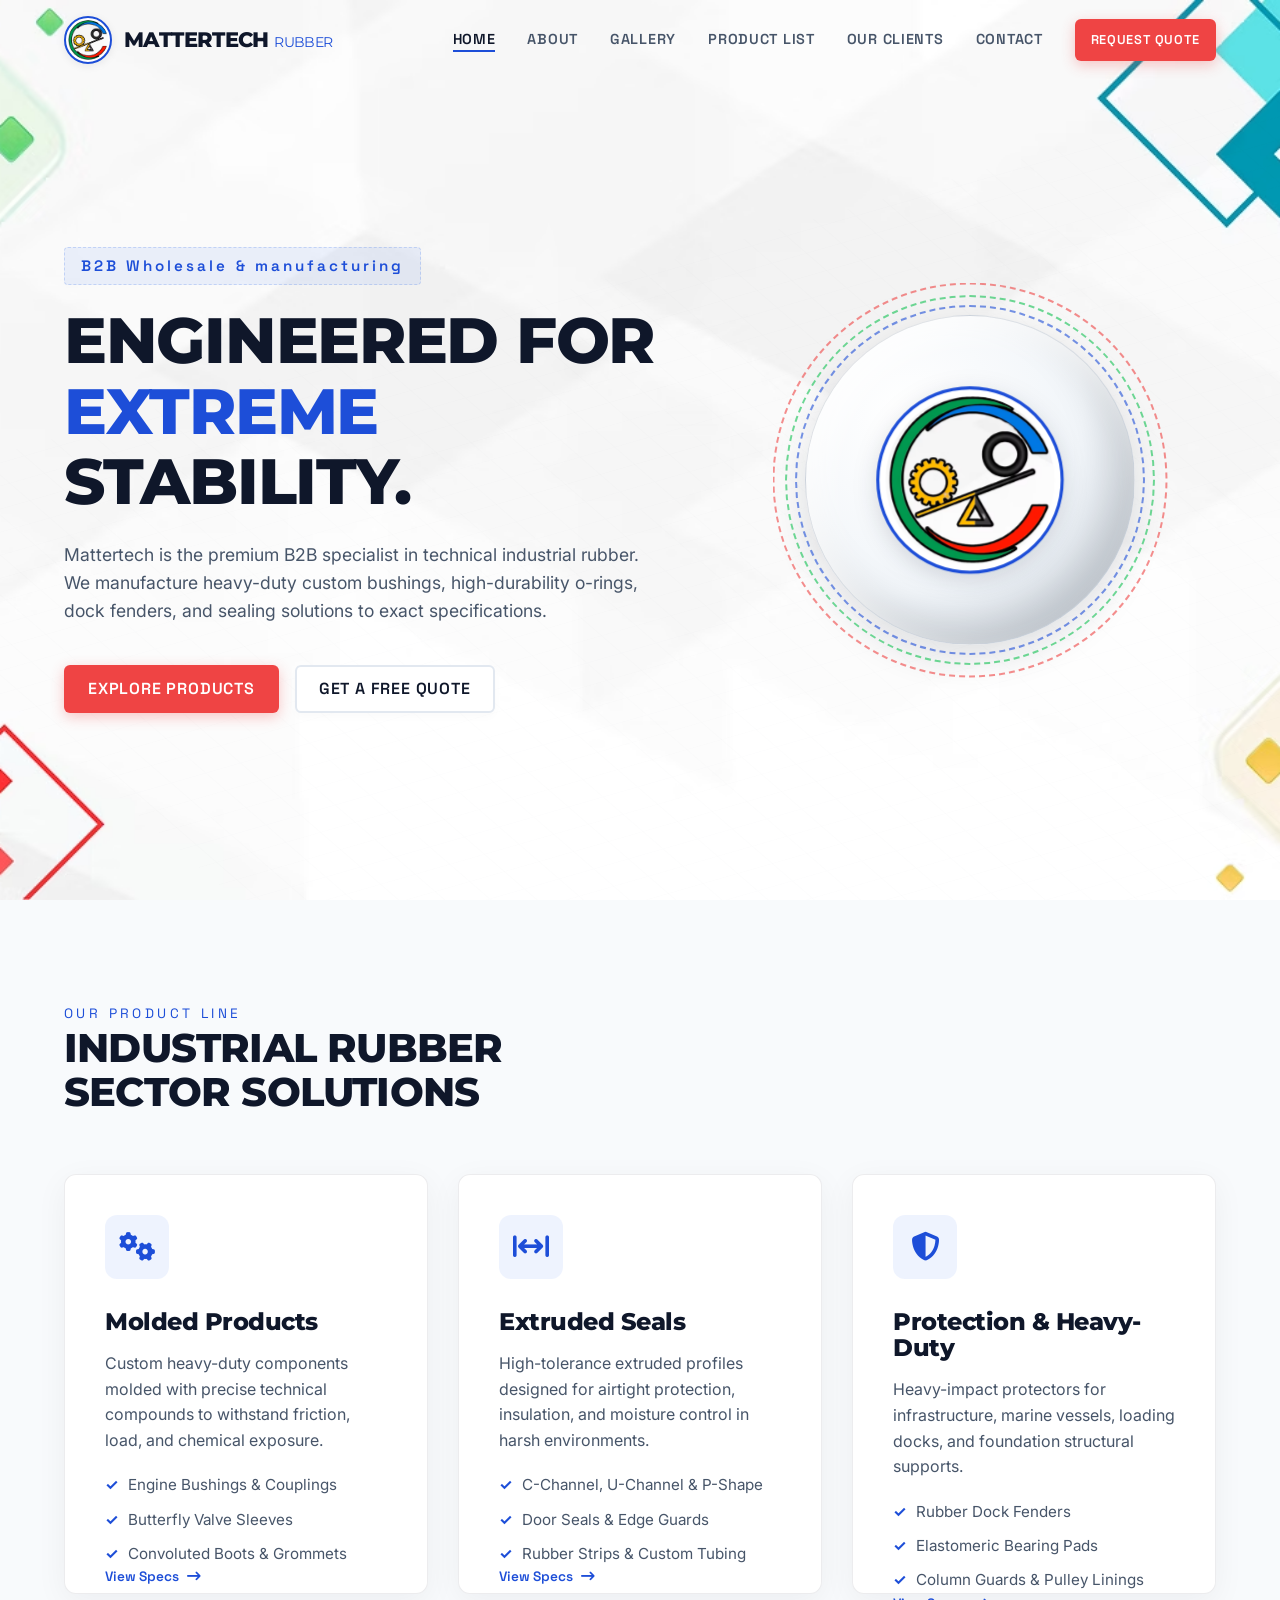
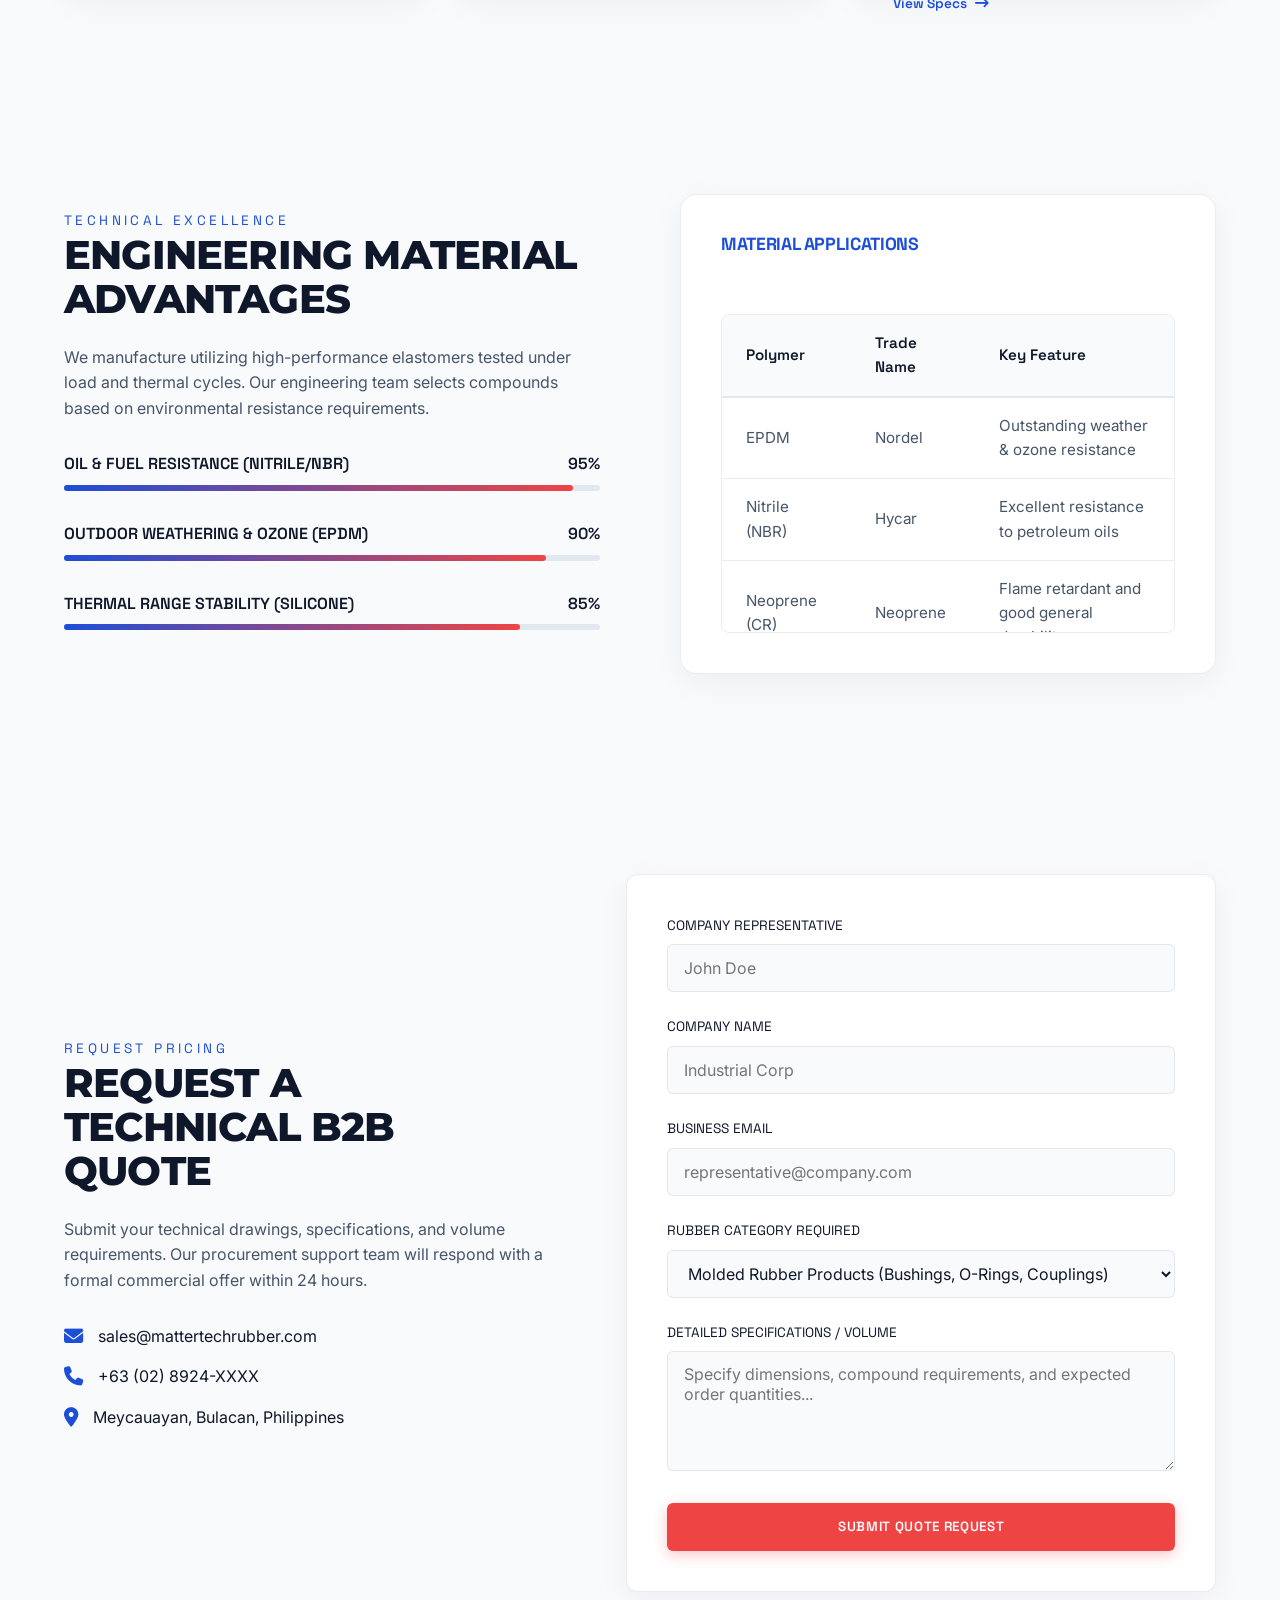
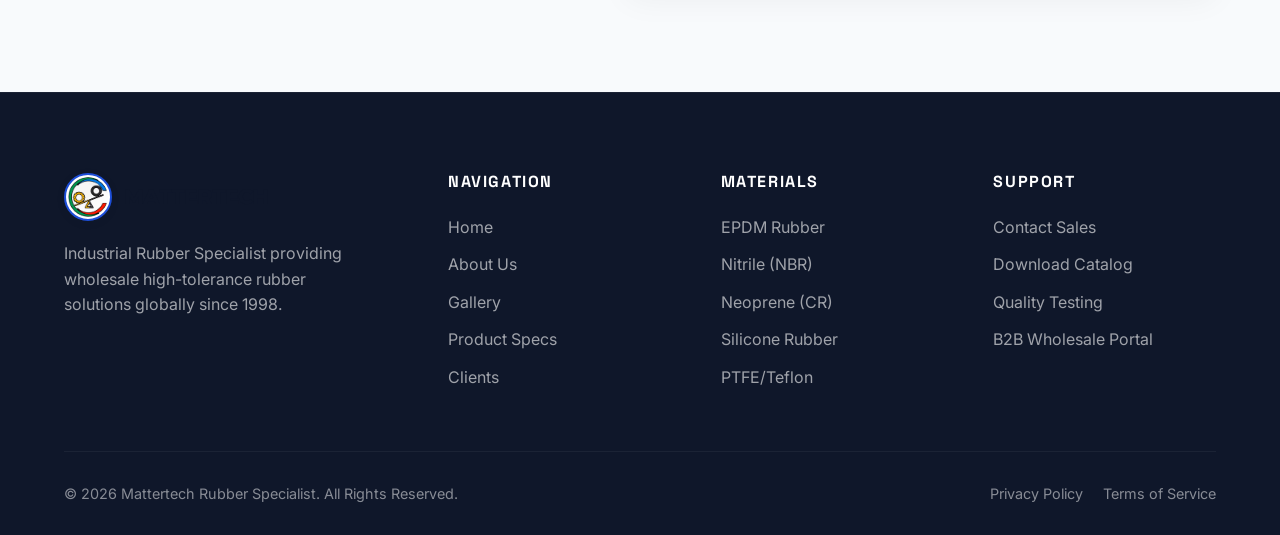
==== index.html @ 9335afcb "refactor: strip Wix-generated boilerplate and initialize custom project structure" ====
<!DOCTYPE html>
<html lang="en">
<head>
  <meta charset="UTF-8">
  <meta name="viewport" content="width=device-width, initial-scale=1.0">
  <meta http-equiv="X-UA-Compatible" content="IE=edge">
  <title>Home | Mattertech Rubber Specialist</title>
  
  <!-- SEO Meta Tags -->
  <meta name="description" content="Mattertech Rubber Specialist - Leading B2B manufacturer and distributor of specialized rubber products including Bushings, Butterfly Valve Sleeves, Dock Fenders, O-Rings, Rubber sheets, and custom molded rubber solutions.">
  <meta name="keywords" content="rubber specialist, industrial rubber, molded rubber, extruded rubber, dock fender, bushing, o-rings, rubber sheets, neoprene, EPDM, silicone, nitrile, philippines rubber">
  <meta property="og:title" content="Home | Mattertech Rubber Specialist">
  <meta property="og:description" content="Leading manufacturer and supplier of specialized industrial rubber products. Get custom molded solutions and technical material specs.">
  <meta property="og:type" content="website">
  
  <link rel="icon" sizes="192x192" href="resources/matter-tech-Logo-V1.png" type="image/png">
  <link rel="shortcut icon" href="resources/matter-tech-Logo-V1.png" type="image/png">
  
  <!-- FontAwesome Icons for Industrial Vibe -->
  <link rel="stylesheet" href="https://cdnjs.cloudflare.com/ajax/libs/font-awesome/6.4.0/css/all.min.css">
  
  <!-- Custom Core Stylesheet -->
  <link rel="stylesheet" href="index.css">
</head>
<body>

  <!-- 3D Spherical Gyroscopic Logo Loading Screen -->
  <div id="loader-overlay">
    <div class="loader-3d-scene">
      <div class="sphere-wrapper">
        <div class="logo-sphere"></div>
        <div class="gyro-ring x"></div>
        <div class="gyro-ring y"></div>
        <div class="gyro-ring z"></div>
      </div>
      <div class="loader-text">
        <span style="font-family: var(--font-title); font-weight: 800; letter-spacing: 0.15em;">MATTERTECH</span>
        <span style="font-size: 0.75rem; color: var(--accent-blue); letter-spacing: 0.4em;">RUBBER SPECIALIST</span>
        <div class="loader-progress-bar">
          <div class="loader-progress"></div>
        </div>
      </div>
    </div>
  </div>

  <!-- Header & Glassmorphic Navigation -->
  <header class="header-main">
    <div class="container nav-container">
      <a href="#" class="logo-wrapper">
        <img class="logo-img" src="resources/matter-tech-Logo-V1.png" alt="Mattertech Logo">
        <div class="brand-text">MATTERTECH <span style="font-weight: 400; font-size: 0.9rem; color: var(--accent-blue);">RUBBER</span></div>
      </a>
      
      <!-- Desktop Navigation Links -->
      <nav class="nav-links" id="main-nav">
        <a href="#" class="nav-link active">Home</a>
        <a href="./About _ Matttertech Rubber.html" class="nav-link">About</a>
        <a href="./Gallery _ Matttertech Rubber.html" class="nav-link">Gallery</a>
        <a href="./Product List _ Matttertech Rubber.html" class="nav-link">Product List</a>
        <a href="./Our Clients _ Matttertech Rubber.html" class="nav-link">Our Clients</a>
        <a href="./Contact _ Matttertech Rubber.html" class="nav-link">Contact</a>
        <a href="#quote" class="btn btn-primary" style="height: 42px; min-height: 42px; font-size: 0.8rem; padding: 0 16px;">Request Quote</a>
      </nav>

      <!-- Hamburger Menu Button -->
      <button class="mobile-menu-btn" id="menu-toggle" aria-label="Toggle Menu">
        <i class="fa-solid fa-bars"></i>
      </button>
    </div>
  </header>

  <!-- Hero Section -->
  <section class="hero">
    <!-- Tech Grid Parallax Background -->
    <div class="tech-grid-overlay"></div>
    
    <div class="container hero-grid">
      <div class="hero-content">
        <span class="hero-subtitle">B2B Wholesale & manufacturing</span>
        <h1 class="hero-title">ENGINEERED FOR <span style="color: var(--accent-blue);">EXTREME</span> STABILITY.</h1>
        <p class="hero-description">
          Mattertech is the premium B2B specialist in technical industrial rubber. We manufacture heavy-duty custom bushings, high-durability o-rings, dock fenders, and sealing solutions to exact specifications.
        </p>
        <div class="hero-ctas">
          <a href="./Product List _ Matttertech Rubber.html" class="btn btn-primary">Explore Products</a>
          <a href="#quote" class="btn btn-secondary">Get a Free Quote</a>
        </div>
      </div>
      
      <!-- Interactive Mouse-Tracking 3D Spherical Showcase -->
      <div class="hero-visual perspective-container">
        <div class="tilt-element hero-sphere-card" id="hero-tilt-card">
          <img class="hero-sphere-logo" src="resources/matter-tech-Logo-V1.png" alt="Mattertech Specialized Logo">
        </div>
        <div class="gyro-ring x"></div>
        <div class="gyro-ring y"></div>
        <div class="gyro-ring z"></div>
      </div>
    </div>
  </section>

  <!-- Key Product Categories -->
  <section class="categories">
    <div class="container">
      <div class="section-header">
        <span class="section-subtitle">Our Product Line</span>
        <h2 class="section-title">INDUSTRIAL RUBBER SECTOR SOLUTIONS</h2>
      </div>
      
      <div class="grid-categories perspective-container">
        <!-- Molded Rubber Products -->
        <div class="glass-panel category-card tilt-element">
          <div class="tilt-inner">
            <div class="category-icon">
              <i class="fa-solid fa-gears"></i>
            </div>
            <h3 class="category-name">Molded Products</h3>
            <p>Custom heavy-duty components molded with precise technical compounds to withstand friction, load, and chemical exposure.</p>
            <ul class="category-list">
              <li>Engine Bushings & Couplings</li>
              <li>Butterfly Valve Sleeves</li>
              <li>Convoluted Boots & Grommets</li>
            </ul>
          </div>
          <a href="./Product List _ Matttertech Rubber.html" class="category-link">View Specs <i class="fa-solid fa-arrow-right-long"></i></a>
        </div>
        
        <!-- Extruded Seals & Strips -->
        <div class="glass-panel category-card tilt-element">
          <div class="tilt-inner">
            <div class="category-icon">
              <i class="fa-solid fa-arrows-left-right-to-line"></i>
            </div>
            <h3 class="category-name">Extruded Seals</h3>
            <p>High-tolerance extruded profiles designed for airtight protection, insulation, and moisture control in harsh environments.</p>
            <ul class="category-list">
              <li>C-Channel, U-Channel & P-Shape</li>
              <li>Door Seals & Edge Guards</li>
              <li>Rubber Strips & Custom Tubing</li>
            </ul>
          </div>
          <a href="./Product List _ Matttertech Rubber.html" class="category-link">View Specs <i class="fa-solid fa-arrow-right-long"></i></a>
        </div>
        
        <!-- Heavy-Duty & Protection -->
        <div class="glass-panel category-card tilt-element">
          <div class="tilt-inner">
            <div class="category-icon">
              <i class="fa-solid fa-shield-halved"></i>
            </div>
            <h3 class="category-name">Protection & Heavy-Duty</h3>
            <p>Heavy-impact protectors for infrastructure, marine vessels, loading docks, and foundation structural supports.</p>
            <ul class="category-list">
              <li>Rubber Dock Fenders</li>
              <li>Elastomeric Bearing Pads</li>
              <li>Column Guards & Pulley Linings</li>
            </ul>
          </div>
          <a href="./Product List _ Matttertech Rubber.html" class="category-link">View Specs <i class="fa-solid fa-arrow-right-long"></i></a>
        </div>
      </div>
    </div>
  </section>

  <!-- Engineering Capabilities & Spec Table -->
  <section class="capabilities">
    <div class="container">
      <div class="cap-grid">
        <div>
          <span class="section-subtitle">Technical Excellence</span>
          <h2 class="section-title" style="margin-bottom: 24px;">ENGINEERING MATERIAL ADVANTAGES</h2>
          <p style="margin-bottom: 30px;">
            We manufacture utilizing high-performance elastomers tested under load and thermal cycles. Our engineering team selects compounds based on environmental resistance requirements.
          </p>
          <div class="cap-item">
            <div class="cap-item-header">
              <span>OIL & FUEL RESISTANCE (NITRILE/NBR)</span>
              <span>95%</span>
            </div>
            <div class="cap-bar-bg">
              <div class="cap-bar-fill" style="width: 95%;"></div>
            </div>
          </div>
          <div class="cap-item">
            <div class="cap-item-header">
              <span>OUTDOOR WEATHERING & OZONE (EPDM)</span>
              <span>90%</span>
            </div>
            <div class="cap-bar-bg">
              <div class="cap-bar-fill" style="width: 90%;"></div>
            </div>
          </div>
          <div class="cap-item">
            <div class="cap-item-header">
              <span>THERMAL RANGE STABILITY (SILICONE)</span>
              <span>85%</span>
            </div>
            <div class="cap-bar-bg">
              <div class="cap-bar-fill" style="width: 85%;"></div>
            </div>
          </div>
        </div>
        
        <div class="cap-visual glass-panel">
          <h3 style="font-family: var(--font-mono); font-size: 1.1rem; margin-bottom: 20px; color: var(--accent-blue); text-transform: uppercase;">Material Applications</h3>
          <div class="specs-table-wrap">
            <table class="specs-table">
              <thead>
                <tr>
                  <th>Polymer</th>
                  <th>Trade Name</th>
                  <th>Key Feature</th>
                </tr>
              </thead>
              <tbody>
                <tr>
                  <td>EPDM</td>
                  <td>Nordel</td>
                  <td>Outstanding weather & ozone resistance</td>
                </tr>
                <tr>
                  <td>Nitrile (NBR)</td>
                  <td>Hycar</td>
                  <td>Excellent resistance to petroleum oils</td>
                </tr>
                <tr>
                  <td>Neoprene (CR)</td>
                  <td>Neoprene</td>
                  <td>Flame retardant and good general durability</td>
                </tr>
                <tr>
                  <td>Silicone</td>
                  <td>Silastic</td>
                  <td>Extreme low & high temperature stability</td>
                </tr>
                <tr>
                  <td>PTFE</td>
                  <td>Teflon</td>
                  <td>Near-total chemical inertness</td>
                </tr>
              </tbody>
            </table>
          </div>
        </div>
      </div>
    </div>
  </section>

  <!-- Quote Request B2B Lead Form -->
  <section class="quote-section" id="quote">
    <div class="container">
      <div class="quote-grid">
        <div class="quote-info">
          <span class="section-subtitle">Request pricing</span>
          <h2>REQUEST A TECHNICAL B2B QUOTE</h2>
          <p style="margin-bottom: 20px;">
            Submit your technical drawings, specifications, and volume requirements. Our procurement support team will respond with a formal commercial offer within 24 hours.
          </p>
          <div style="display: flex; flex-direction: column; gap: 15px; margin-top: 30px;">
            <div style="display: flex; align-items: center; gap: 15px; color: var(--text-dark);">
              <i class="fa-solid fa-envelope" style="color: var(--accent-blue); font-size: 1.2rem;"></i>
              <span>sales@mattertechrubber.com</span>
            </div>
            <div style="display: flex; align-items: center; gap: 15px; color: var(--text-dark);">
              <i class="fa-solid fa-phone" style="color: var(--accent-blue); font-size: 1.2rem;"></i>
              <span>+63 (02) 8924-XXXX</span>
            </div>
            <div style="display: flex; align-items: center; gap: 15px; color: var(--text-dark);">
              <i class="fa-solid fa-location-dot" style="color: var(--accent-blue); font-size: 1.2rem;"></i>
              <span>Meycauayan, Bulacan, Philippines</span>
            </div>
          </div>
        </div>
        
        <div class="glass-panel quote-card">
          <form id="lead-form">
            <div class="form-group">
              <label for="name">Company Representative</label>
              <input type="text" id="name" class="form-control" required placeholder="John Doe">
            </div>
            <div class="form-group">
              <label for="company">Company Name</label>
              <input type="text" id="company" class="form-control" required placeholder="Industrial Corp">
            </div>
            <div class="form-group">
              <label for="email">Business Email</label>
              <input type="email" id="email" class="form-control" required placeholder="representative@company.com">
            </div>
            <div class="form-group">
              <label for="product">Rubber Category Required</label>
              <select id="product" class="form-control" style="background-color: var(--bg-primary);">
                <option value="molded">Molded Rubber Products (Bushings, O-Rings, Couplings)</option>
                <option value="extruded">Extruded Seals & Profiles</option>
                <option value="heavy-duty">Heavy Duty Protection (Dock Fenders, Bearing Pads)</option>
                <option value="custom">Custom Compound Fabrication</option>
              </select>
            </div>
            <div class="form-group">
              <label for="message">Detailed Specifications / Volume</label>
              <textarea id="message" class="form-control" required placeholder="Specify dimensions, compound requirements, and expected order quantities..."></textarea>
            </div>
            <button type="submit" class="btn btn-primary" style="width: 100%; border-radius: 6px;">Submit Quote Request</button>
          </form>
          <div id="form-success" style="display: none; text-align: center; padding: 20px; font-family: var(--font-mono); color: var(--accent-blue);">
            <i class="fa-solid fa-circle-check" style="font-size: 3rem; margin-bottom: 15px; color: var(--accent-blue);"></i>
            <h3>QUOTE REQUEST TRANSMITTED</h3>
            <p style="margin-top: 10px; font-size: 0.9rem;">Our sales engineers will contact you shortly.</p>
          </div>
        </div>
      </div>
    </div>
  </section>

  <!-- Footer -->
  <footer class="footer-main">
    <div class="container">
      <div class="footer-grid">
        <div class="footer-brand">
          <div class="logo-wrapper">
            <img class="logo-img" src="resources/matter-tech-Logo-V1.png" alt="Mattertech Logo">
            <span class="brand-text">MATTERTECH</span>
          </div>
          <p class="footer-desc">
            Industrial Rubber Specialist providing wholesale high-tolerance rubber solutions globally since 1998.
          </p>
        </div>
        
        <div>
          <h4 class="footer-title">Navigation</h4>
          <ul class="footer-links">
            <li><a href="#">Home</a></li>
            <li><a href="./About _ Matttertech Rubber.html">About Us</a></li>
            <li><a href="./Gallery _ Matttertech Rubber.html">Gallery</a></li>
            <li><a href="./Product List _ Matttertech Rubber.html">Product Specs</a></li>
            <li><a href="./Our Clients _ Matttertech Rubber.html">Clients</a></li>
          </ul>
        </div>
        
        <div>
          <h4 class="footer-title">Materials</h4>
          <ul class="footer-links">
            <li><a href="#">EPDM Rubber</a></li>
            <li><a href="#">Nitrile (NBR)</a></li>
            <li><a href="#">Neoprene (CR)</a></li>
            <li><a href="#">Silicone Rubber</a></li>
            <li><a href="#">PTFE/Teflon</a></li>
          </ul>
        </div>
        
        <div>
          <h4 class="footer-title">Support</h4>
          <ul class="footer-links">
            <li><a href="./Contact _ Matttertech Rubber.html">Contact Sales</a></li>
            <li><a href="#">Download Catalog</a></li>
            <li><a href="#">Quality Testing</a></li>
            <li><a href="#">B2B Wholesale Portal</a></li>
          </ul>
        </div>
      </div>
      
      <div class="footer-bottom">
        <div>© 2026 Mattertech Rubber Specialist. All Rights Reserved.</div>
        <div style="display: flex; gap: 20px;">
          <a href="#">Privacy Policy</a>
          <a href="#">Terms of Service</a>
        </div>
      </div>
    </div>
  </footer>

  <!-- Scripts for 3D Interactions, Animations & Responsiveness -->
  <script>
    // Remove loading overlay once page resources load
    window.addEventListener('load', () => {
      setTimeout(() => {
        const loader = document.getElementById('loader-overlay');
        loader.classList.add('fade-out');
      }, 1500); // 1.5 second loading screen animation
    });

    // Sticky glassmorphic navbar on scroll
    window.addEventListener('scroll', () => {
      const header = document.querySelector('.header-main');
      if (window.scrollY > 50) {
        header.classList.add('scrolled');
      } else {
        header.classList.remove('scrolled');
      }
    });

    // Mobile Navigation Toggle
    const menuToggle = document.getElementById('menu-toggle');
    const mainNav = document.getElementById('main-nav');
    
    menuToggle.addEventListener('click', () => {
      mainNav.classList.toggle('open');
      const isOpened = mainNav.classList.contains('open');
      menuToggle.innerHTML = isOpened ? '<i class="fa-solid fa-xmark"></i>' : '<i class="fa-solid fa-bars"></i>';
    });

    // Close mobile menu on clicking links
    document.querySelectorAll('.nav-link').forEach(link => {
      link.addEventListener('click', () => {
        mainNav.classList.remove('open');
        menuToggle.innerHTML = '<i class="fa-solid fa-bars"></i>';
      });
    });

    // 3D Perspective Mouse Tilt Effect
    const tiltElements = document.querySelectorAll('.tilt-element');
    
    // Disable on mobile viewports for performance & layout consistency
    const isMobile = window.innerWidth <= 768;
    
    if (!isMobile) {
      tiltElements.forEach(element => {
        element.addEventListener('mousemove', (e) => {
          const rect = element.getBoundingClientRect();
          const x = e.clientX - rect.left; // x position within element
          const y = e.clientY - rect.top;  // y position within element
          
          const centerX = rect.width / 2;
          const centerY = rect.height / 2;
          
          // Max rotation degrees
          const maxRotateX = 15;
          const maxRotateY = 15;
          
          const rotateX = ((centerY - y) / centerY) * maxRotateX;
          const rotateY = ((x - centerX) / centerX) * maxRotateY;
          
          element.style.transform = `rotateX(${rotateX}deg) rotateY(${rotateY}deg)`;
        });
        
        element.addEventListener('mouseleave', () => {
          element.style.transform = 'rotateX(0deg) rotateY(0deg)';
        });
      });
    }

    // Lead Form Submission Animation
    const leadForm = document.getElementById('lead-form');
    const formSuccess = document.getElementById('form-success');
    
    leadForm.addEventListener('submit', (e) => {
      e.preventDefault();
      leadForm.style.display = 'none';
      formSuccess.style.display = 'block';
    });
  </script>
</body>
</html>
---- index.css ----
@import url('https://fonts.googleapis.com/css2?family=Inter:wght@300;400;500;600;700&family=Montserrat:wght@500;600;700;800&family=Space+Grotesk:wght@400;500;600;700&display=swap');

/* Design System Variables - Light Theme Modernization */
:root {
  --font-sans: 'Inter', sans-serif;
  --font-title: 'Montserrat', sans-serif;
  --font-mono: 'Space Grotesk', sans-serif;

  /* Premium Light Industrial Palette */
  --bg-primary: #f8fafc;      /* Cool slate white */
  --bg-secondary: #ffffff;    /* Pure White for panels */
  --bg-tertiary: #e2e8f0;     /* Cool light gray */
  --bg-dark: #0f172a;         /* Dark navy for footers & loader */
  
  --text-dark: #0f172a;       /* Dark slate main text */
  --text-muted: #475569;      /* Medium slate for paragraphs */
  --text-light: #f8fafc;      /* White text for dark sections */
  
  /* Accent colors */
  --accent-blue: #1d4ed8;     /* Tech B2B Blue */
  --accent-red: #ef4444;      /* Industrial CTA Red */
  --accent-red-hover: #dc2626;
  --accent-blue-hover: #1e40af;
  
  --glass-bg: rgba(255, 255, 255, 0.75);
  --glass-border: rgba(15, 23, 42, 0.08);
  --glass-shadow: rgba(15, 23, 42, 0.05);
  
  --transition-smooth: all 0.4s cubic-bezier(0.16, 1, 0.3, 1);
  --transition-fast: all 0.2s ease;
}

/* Global Reset & Base */
*, *::before, *::after {
  box-sizing: border-box;
  margin: 0;
  padding: 0;
}

html {
  scroll-behavior: smooth;
  font-size: 16px;
  background-color: var(--bg-primary);
  color: var(--text-dark);
  font-family: var(--font-sans);
  overflow-x: hidden;
}

body {
  /* Set user requested background pattern as a fixed, non-repeating cover background */
  background: var(--bg-primary) url('resources/matter-tech_Background.png') no-repeat;
  background-size: cover;
  background-position: center;
  background-attachment: fixed;
  line-height: 1.6;
  -webkit-font-smoothing: antialiased;
  -moz-osx-font-smoothing: grayscale;
  overflow-x: hidden;
}

/* Typography Rules - Solid Heavy Sans-Serifs, No Hollow Fonts */
h1, h2, h3, h4, h5, h6 {
  font-family: var(--font-title);
  font-weight: 800;
  line-height: 1.1;
  color: var(--text-dark);
  letter-spacing: -0.02em;
}

p {
  font-family: var(--font-sans);
  color: var(--text-muted);
}

a {
  color: inherit;
  text-decoration: none;
  transition: var(--transition-fast);
}

/* Interactive Target Size Rule: Min 48x48px */
button, .btn, .nav-link {
  min-height: 48px;
  display: inline-flex;
  align-items: center;
  justify-content: center;
  font-family: var(--font-mono);
  font-weight: 600;
  text-transform: uppercase;
  letter-spacing: 0.05em;
  border-radius: 6px;
  cursor: pointer;
  transition: var(--transition-smooth);
  border: none;
}

.btn-primary {
  background: var(--accent-red);
  color: #ffffff;
  padding: 0 24px;
  box-shadow: 0 4px 14px rgba(239, 68, 68, 0.3);
}

.btn-primary:hover {
  background: var(--accent-red-hover);
  transform: translateY(-2px);
  box-shadow: 0 6px 20px rgba(239, 68, 68, 0.5);
}

.btn-secondary {
  background: var(--bg-secondary);
  color: var(--text-dark);
  border: 2px solid var(--bg-tertiary);
  padding: 0 22px;
  box-shadow: 0 4px 10px rgba(0, 0, 0, 0.02);
}

.btn-secondary:hover {
  background: var(--bg-primary);
  border-color: var(--text-dark);
  transform: translateY(-2px);
}

/* Glassmorphism Classes - Light Theme */
.glass-panel {
  background: var(--glass-bg);
  backdrop-filter: blur(12px);
  -webkit-backdrop-filter: blur(12px);
  border: 1px solid var(--glass-border);
  box-shadow: 0 8px 32px 0 var(--glass-shadow);
  border-radius: 12px;
}

/* Animations */
@keyframes spin-slow {
  from { transform: rotate(0deg); }
  to { transform: rotate(360deg); }
}

@keyframes spin-y {
  from { transform: rotateY(0deg); }
  to { transform: rotateY(360deg); }
}

@keyframes float-slow {
  0%, 100% { transform: translateY(0px) rotate(0deg); }
  50% { transform: translateY(-10px) rotate(1deg); }
}

@keyframes gyro-spin-x {
  0% { transform: translate(-50%, -50%) rotate(0deg) rotateX(15deg); }
  100% { transform: translate(-50%, -50%) rotate(360deg) rotateX(15deg); }
}

@keyframes gyro-spin-y {
  0% { transform: translate(-50%, -50%) rotate(0deg) rotateY(15deg); }
  100% { transform: translate(-50%, -50%) rotate(-360deg) rotateY(15deg); }
}

@keyframes gyro-spin-z {
  0% { transform: translate(-50%, -50%) rotate(0deg); }
  100% { transform: translate(-50%, -50%) rotate(360deg); }
}

@keyframes progress-fill {
  0% { width: 0%; }
  100% { width: 100%; }
}

/* Layout Utilities */
.container {
  width: 100%;
  max-width: 1200px;
  margin: 0 auto;
  padding: 0 24px;
}

/* 3D Spherical Logo Loader Overlay (Light theme background with diamond pattern) */
#loader-overlay {
  position: fixed;
  top: 0;
  left: 0;
  width: 100%;
  height: 100%;
  background: var(--bg-primary) url('resources/matter-tech_Background.png') no-repeat;
  background-size: cover;
  background-position: center;
  background-attachment: fixed;
  z-index: 99999;
  display: flex;
  flex-direction: column;
  align-items: center;
  justify-content: center;
  transition: opacity 0.8s cubic-bezier(0.77, 0, 0.175, 1), visibility 0.8s;
}

#loader-overlay.fade-out {
  opacity: 0;
  visibility: hidden;
  pointer-events: none;
}

/* 3D Spherical Logo Layout */
.sphere-wrapper {
  position: relative;
  width: 180px;
  height: 180px;
  perspective: 1000px;
  display: flex;
  justify-content: center;
  align-items: center;
  transform-style: preserve-3d;
}

/* Volumetric 3D Sphere styling - Unified gradient shadow & multiple background layers */
.logo-sphere {
  width: 140px;
  height: 140px;
  border-radius: 50%;
  position: relative;
  background: 
    radial-gradient(circle at 35% 35%, rgba(255, 255, 255, 0.4) 0%, rgba(255, 255, 255, 0) 60%),
    url('resources/matter-tech-Logo-V1.png') no-repeat center / 75% 75%,
    #ffffff;
  border: 4px solid var(--accent-blue);
  box-shadow: 
    0 12px 24px rgba(15, 23, 42, 0.15),
    inset 0 0 15px rgba(15, 23, 42, 0.05);
  animation: spin-y 4s infinite linear;
  transform-style: preserve-3d;
}

/* Gyroscopic Orbital Rings inside loader wrapper */
.sphere-wrapper .gyro-ring {
  position: absolute;
  top: 50%;
  left: 50%;
  transform: translate(-50%, -50%);
  border-radius: 50%;
  border: 2px dashed rgba(37, 99, 235, 0.4);
  pointer-events: none;
  transform-style: preserve-3d;
}

.sphere-wrapper .gyro-ring.x {
  width: 170px;
  height: 170px;
  border-color: rgba(34, 197, 94, 0.6); /* Tech Green */
  animation: gyro-spin-x 6s infinite linear;
}

.sphere-wrapper .gyro-ring.y {
  width: 180px;
  height: 180px;
  border-color: rgba(239, 68, 68, 0.6); /* Tech Red */
  animation: gyro-spin-y 8s infinite linear;
}

.sphere-wrapper .gyro-ring.z {
  width: 160px;
  height: 160px;
  border-color: rgba(29, 78, 216, 0.6); /* Tech Blue */
  animation: gyro-spin-z 10s infinite linear;
}

.loader-text {
  margin-top: 35px;
  font-family: var(--font-mono);
  font-size: 1.2rem;
  letter-spacing: 0.3em;
  color: var(--text-dark);
  text-transform: uppercase;
  display: flex;
  flex-direction: column;
  align-items: center;
  gap: 12px;
}

.loader-progress-bar {
  width: 150px;
  height: 3px;
  background: var(--bg-tertiary);
  border-radius: 3px;
  position: relative;
  overflow: hidden;
}

.loader-progress {
  width: 0%;
  height: 100%;
  background: linear-gradient(90deg, var(--accent-blue) 0%, var(--accent-red) 100%);
  position: absolute;
  top: 0;
  left: 0;
  animation: progress-fill 1.2s ease-in-out forwards;
}

/* Header & Glassmorphic Nav - Light theme styling */
.header-main {
  position: fixed;
  top: 0;
  left: 0;
  width: 100%;
  z-index: 1000;
  transition: var(--transition-smooth);
}

.header-main.scrolled {
  background: rgba(255, 255, 255, 0.85);
  backdrop-filter: blur(12px);
  -webkit-backdrop-filter: blur(12px);
  box-shadow: 0 4px 30px rgba(15, 23, 42, 0.05);
  border-bottom: 1px solid rgba(15, 23, 42, 0.05);
}

.nav-container {
  display: flex;
  align-items: center;
  justify-content: space-between;
  height: 80px;
}

.logo-wrapper {
  display: flex;
  align-items: center;
  gap: 12px;
}

.logo-img {
  height: 48px;
  width: 48px;
  border-radius: 50%;
  object-fit: cover;
  background-color: #ffffff;
  border: 2px solid var(--accent-blue);
  padding: 2px;
  box-shadow: 0 2px 8px rgba(15, 23, 42, 0.08);
  transition: var(--transition-smooth);
}

.logo-img:hover {
  transform: rotate(360deg);
}

.brand-text {
  font-family: var(--font-title);
  font-weight: 800;
  font-size: 1.3rem;
  letter-spacing: -0.03em;
  color: var(--text-dark);
}

.nav-links {
  display: flex;
  align-items: center;
  gap: 32px;
}

.nav-link {
  font-family: var(--font-mono);
  font-size: 0.9rem;
  letter-spacing: 0.05em;
  color: var(--text-muted);
  position: relative;
}

.nav-link::after {
  content: '';
  position: absolute;
  bottom: 12px;
  left: 0;
  width: 0;
  height: 2px;
  background: var(--accent-blue);
  transition: var(--transition-fast);
}

.nav-link:hover {
  color: var(--text-dark);
}

.nav-link:hover::after {
  width: 100%;
}

.nav-link.active {
  color: var(--text-dark);
}

.nav-link.active::after {
  width: 100%;
}

.mobile-menu-btn {
  display: none;
  background: transparent;
  border: none;
  color: var(--text-dark);
  font-size: 1.5rem;
  width: 48px;
  height: 48px;
}

/* Hero Section */
.hero {
  padding-top: 140px;
  padding-bottom: 80px;
  min-height: 100vh;
  display: flex;
  align-items: center;
  position: relative;
  overflow: hidden;
}

.hero-grid {
  display: grid;
  grid-template-columns: 1.1fr 0.9fr;
  gap: 60px;
  align-items: center;
}

.hero-content {
  text-align: left;
  z-index: 10;
}

.hero-subtitle {
  font-family: var(--font-mono);
  color: var(--accent-blue);
  font-size: 0.95rem;
  font-weight: 600;
  letter-spacing: 0.2em;
  margin-bottom: 20px;
  display: inline-block;
  background: rgba(37, 99, 235, 0.08);
  padding: 6px 16px;
  border-radius: 4px;
  border: 1px dashed rgba(37, 99, 235, 0.2);
}

.hero-title {
  font-size: clamp(2.5rem, 5vw, 4rem);
  margin-bottom: 24px;
}

.hero-description {
  font-size: 1.1rem;
  margin-bottom: 40px;
  max-width: 580px;
}

.hero-ctas {
  display: flex;
  gap: 16px;
}

.hero-visual {
  position: relative;
  width: 100%;
  height: 100%;
  min-height: 450px;
  display: flex;
  justify-content: center;
  align-items: center;
  perspective: 1000px;
  transform-style: preserve-3d;
}

/* 3D Sphere Hero Widget styling - Resolved clipping issue with translateZ and preserve-3d */
.hero-sphere-card {
  width: 330px;
  height: 330px;
  border-radius: 50%;
  /* Realistic 3D Sphere Volumetric Gradient */
  background: radial-gradient(circle at 30% 30%, #ffffff 0%, #f1f5f9 55%, #cbd5e1 100%);
  border: 1px solid rgba(15, 23, 42, 0.1);
  display: flex;
  align-items: center;
  justify-content: center;
  position: relative;
  animation: float-slow 6s infinite ease-in-out;
  box-shadow: 
    inset 15px 15px 30px rgba(255, 255, 255, 0.8),
    inset -20px -20px 40px rgba(0, 0, 0, 0.15),
    0 15px 35px rgba(15, 23, 42, 0.12);
  transition: transform 0.3s ease-out;
  transform-style: preserve-3d;
  backface-visibility: visible;
}

.hero-sphere-logo {
  width: 55%;
  height: 55%;
  border-radius: 100%;
  object-fit: cover;
  background-color: #ffffff;
  border: 3px solid var(--accent-blue);
  padding: 6px;
  filter: drop-shadow(0 6px 12px rgba(15, 23, 42, 0.15));
  pointer-events: none;
  user-select: none;
  /* Push logo forward along Z axis to prevent layout clipping/z-fighting */
  transform: translateZ(40px);
}

/* Orbiting gyroscopic rings positioned around the sphere with Z translation */
.hero-visual .gyro-ring {
  position: absolute;
  top: 50%;
  left: 50%;
  transform: translate(-50%, -50%);
  border-radius: 50%;
  border: 2px dashed rgba(37, 99, 235, 0.3);
  pointer-events: none;
  transform-style: preserve-3d;
}

.hero-visual .gyro-ring.x {
  width: 370px;
  height: 370px;
  border-color: rgba(34, 197, 94, 0.65); /* Tech Green */
  animation: gyro-spin-x 12s infinite linear;
}

.hero-visual .gyro-ring.y {
  width: 395px;
  height: 395px;
  border-color: rgba(239, 68, 68, 0.6); /* Tech Red */
  animation: gyro-spin-y 16s infinite linear;
}

.hero-visual .gyro-ring.z {
  width: 350px;
  height: 350px;
  border-color: rgba(29, 78, 216, 0.6); /* Tech Blue */
  animation: gyro-spin-z 20s infinite linear;
}

.tech-grid-overlay {
  position: absolute;
  width: 150%;
  height: 150%;
  background-image: 
    linear-gradient(rgba(15, 23, 42, 0.02) 1px, transparent 1px),
    linear-gradient(90deg, rgba(15, 23, 42, 0.02) 1px, transparent 1px);
  background-size: 40px 40px;
  background-position: center;
  transform: rotateX(60deg) rotateZ(-30deg) translateZ(-100px);
  opacity: 0.4;
  pointer-events: none;
}

/* Category Grid Section */
.categories {
  padding: 100px 0;
  position: relative;
}

.section-header {
  margin-bottom: 60px;
  max-width: 600px;
}

.section-subtitle {
  font-family: var(--font-mono);
  color: var(--accent-blue);
  font-size: 0.85rem;
  letter-spacing: 0.25em;
  text-transform: uppercase;
  margin-bottom: 12px;
}

.section-title {
  font-size: clamp(2rem, 4vw, 2.5rem);
}

.grid-categories {
  display: grid;
  grid-template-columns: repeat(3, 1fr);
  gap: 30px;
}

.category-card {
  padding: 40px;
  height: 420px;
  display: flex;
  flex-direction: column;
  justify-content: space-between;
  text-align: left;
  background: var(--bg-secondary);
}

.category-icon {
  width: 64px;
  height: 64px;
  border-radius: 12px;
  background: rgba(37, 99, 235, 0.08);
  display: flex;
  align-items: center;
  justify-content: center;
  color: var(--accent-blue);
  font-size: 1.8rem;
  margin-bottom: 30px;
}

.category-name {
  font-size: 1.5rem;
  margin-bottom: 16px;
}

.category-list {
  list-style: none;
  margin-top: 20px;
  display: flex;
  flex-direction: column;
  gap: 10px;
}

.category-list li {
  font-family: var(--font-sans);
  font-size: 0.95rem;
  color: var(--text-muted);
  display: flex;
  align-items: center;
  gap: 10px;
}

.category-list li::before {
  content: '✓';
  color: var(--accent-blue);
  font-weight: bold;
}

.category-link {
  margin-top: auto;
  font-family: var(--font-mono);
  font-size: 0.85rem;
  font-weight: 600;
  color: var(--accent-blue);
  display: flex;
  align-items: center;
  gap: 8px;
}

.category-card:hover {
  border-color: rgba(37, 99, 235, 0.3);
  transform: translateY(-5px);
  box-shadow: 0 12px 40px rgba(15, 23, 42, 0.08);
}

/* Capabilities Section */
.capabilities {
  padding: 100px 0;
}

.cap-grid {
  display: grid;
  grid-template-columns: 1fr 1fr;
  gap: 80px;
  align-items: center;
}

.cap-visual {
  position: relative;
  background: var(--bg-secondary);
  border-radius: 16px;
  border: 1px solid var(--glass-border);
  padding: 40px;
  height: 480px;
  display: flex;
  flex-direction: column;
  justify-content: center;
}

.cap-item {
  margin-bottom: 30px;
}

.cap-item-header {
  display: flex;
  justify-content: space-between;
  margin-bottom: 8px;
  font-family: var(--font-mono);
  font-weight: 600;
}

.cap-bar-bg {
  width: 100%;
  height: 6px;
  background: var(--bg-tertiary);
  border-radius: 3px;
}

.cap-bar-fill {
  height: 100%;
  background: linear-gradient(90deg, var(--accent-blue) 0%, var(--accent-red) 100%);
  border-radius: 3px;
}

/* Material Table Specs */
.specs-table-wrap {
  width: 100%;
  overflow-x: auto;
  margin-top: 40px;
  border-radius: 8px;
  border: 1px solid var(--glass-border);
}

.specs-table {
  width: 100%;
  border-collapse: collapse;
  text-align: left;
  font-size: 0.95rem;
}

.specs-table th {
  background: var(--bg-primary);
  color: var(--text-dark);
  font-family: var(--font-mono);
  font-weight: 600;
  padding: 16px 24px;
  border-bottom: 2px solid var(--bg-tertiary);
}

.specs-table td {
  padding: 16px 24px;
  border-bottom: 1px solid var(--glass-border);
  color: var(--text-muted);
}

.specs-table tr:hover td {
  background: rgba(0, 0, 0, 0.01);
  color: var(--text-dark);
}

/* Quote Lead Form */
.quote-section {
  padding: 100px 0;
  position: relative;
}

.quote-grid {
  display: grid;
  grid-template-columns: 0.9fr 1.1fr;
  gap: 80px;
  align-items: center;
}

.quote-info h2 {
  font-size: clamp(2rem, 4vw, 2.5rem);
  margin-bottom: 24px;
}

.quote-card {
  padding: 40px;
  background: var(--bg-secondary);
}

.form-group {
  margin-bottom: 24px;
}

.form-group label {
  display: block;
  font-family: var(--font-mono);
  font-size: 0.85rem;
  color: var(--text-dark);
  margin-bottom: 8px;
  text-transform: uppercase;
}

.form-control {
  width: 100%;
  min-height: 48px;
  background: var(--bg-primary);
  border: 1px solid var(--glass-border);
  border-radius: 6px;
  padding: 12px 16px;
  color: var(--text-dark);
  font-family: var(--font-sans);
  font-size: 1rem;
  transition: var(--transition-fast);
}

.form-control:focus {
  outline: none;
  border-color: var(--accent-blue);
  box-shadow: 0 0 0 2px rgba(29, 78, 216, 0.15);
}

textarea.form-control {
  min-height: 120px;
  resize: vertical;
}

/* Footer styling */
.footer-main {
  background: var(--bg-dark);
  color: var(--text-light);
  padding: 80px 0 30px 0;
  border-top: 1px solid rgba(255, 255, 255, 0.05);
}

.footer-main h1, .footer-main h2, .footer-main h3, .footer-main h4 {
  color: #ffffff;
}

.footer-grid {
  display: grid;
  grid-template-columns: 1.5fr 1fr 1fr 1fr;
  gap: 50px;
  margin-bottom: 60px;
}

.footer-brand {
  display: flex;
  flex-direction: column;
  gap: 20px;
}

.footer-desc {
  max-width: 300px;
  color: rgba(255,255,255,0.6);
}

.footer-title {
  font-family: var(--font-mono);
  font-size: 1rem;
  font-weight: 700;
  text-transform: uppercase;
  margin-bottom: 24px;
  letter-spacing: 0.1em;
}

.footer-links {
  list-style: none;
  display: flex;
  flex-direction: column;
  gap: 12px;
}

.footer-links a {
  color: rgba(255,255,255,0.6);
}

.footer-links a:hover {
  color: #ffffff;
  padding-left: 5px;
}

.footer-bottom {
  border-top: 1px solid rgba(255, 255, 255, 0.05);
  padding-top: 30px;
  display: flex;
  justify-content: space-between;
  align-items: center;
  flex-wrap: wrap;
  gap: 20px;
  color: rgba(255,255,255,0.5);
  font-size: 0.9rem;
}

/* Responsiveness Rules & Breakpoints */

@media (max-width: 1024px) {
  .hero-grid {
    grid-template-columns: 1fr;
    gap: 40px;
    text-align: center;
  }
  
  .hero-content {
    display: flex;
    flex-direction: column;
    align-items: center;
    text-align: center;
  }
  
  .hero-description {
    margin-left: auto;
    margin-right: auto;
  }
  
  .grid-categories {
    grid-template-columns: repeat(2, 1fr);
  }
  
  .cap-grid {
    grid-template-columns: 1fr;
    gap: 50px;
  }
  
  .quote-grid {
    grid-template-columns: 1fr;
    gap: 50px;
  }
  
  .footer-grid {
    grid-template-columns: repeat(2, 1fr);
  }
}

@media (max-width: 768px) {
  .mobile-menu-btn {
    display: flex;
    align-items: center;
    justify-content: center;
  }
  
  .nav-links {
    position: fixed;
    top: 80px;
    left: 0;
    width: 100%;
    height: calc(100vh - 80px);
    background: var(--bg-primary);
    background-image: url('resources/matter-tech_Background.png');
    flex-direction: column;
    justify-content: flex-start;
    padding-top: 50px;
    gap: 24px;
    transform: translateX(-100%);
    transition: var(--transition-smooth);
    border-top: 1px solid var(--glass-border);
  }
  
  .nav-links.open {
    transform: translateX(0);
  }
  
  .grid-categories {
    grid-template-columns: 1fr;
  }
  
  .footer-grid {
    grid-template-columns: 1fr;
    gap: 40px;
  }
  
  .hero-ctas {
    flex-direction: column;
    width: 100%;
  }
  
  .btn {
    width: 100%;
  }
}

/* Mobile 3D Fallback: lightweight optimized static/minimal animations */
@media (max-width: 480px) {
  .hero-sphere-card {
    width: 250px;
    height: 250px;
  }
  
  .hero-visual .gyro-ring {
    display: none; /* Turn off rings on mobile to save performance */
  }
  
  .category-card {
    height: auto;
  }
  
  .cap-visual {
    height: auto;
    padding: 24px;
  }
  
  .quote-card {
    padding: 24px;
  }
}

/* About Page Specific Styles */
.about-hero {
  padding-top: 140px;
  padding-bottom: 80px;
  min-height: 90vh;
  display: flex;
  align-items: center;
  position: relative;
  overflow: hidden;
}

.about-vision-mission {
  padding: 80px 0;
  position: relative;
}

.grid-vision-mission {
  display: grid;
  grid-template-columns: repeat(2, 1fr);
  gap: 40px;
}

.mission-card, .vision-card {
  padding: 45px;
  background: var(--bg-secondary);
  border-radius: 12px;
  display: flex;
  flex-direction: column;
  justify-content: flex-start;
  text-align: left;
  height: 100%;
}

.mission-card h3, .vision-card h3 {
  font-size: 1.8rem;
  margin-bottom: 20px;
  color: var(--text-dark);
}

.about-values {
  padding: 80px 0;
  background: rgba(241, 245, 249, 0.5);
  position: relative;
}

.grid-values {
  display: grid;
  grid-template-columns: repeat(3, 1fr);
  gap: 30px;
  margin-top: 50px;
}

.value-card {
  padding: 40px;
  background: var(--bg-secondary);
  border-radius: 12px;
  text-align: left;
  border: 1px solid var(--glass-border);
  box-shadow: 0 8px 30px rgba(15, 23, 42, 0.03);
  transition: var(--transition-smooth);
}

.value-card:hover {
  border-color: rgba(37, 99, 235, 0.3);
  transform: translateY(-5px);
  box-shadow: 0 12px 40px rgba(15, 23, 42, 0.08);
}

.value-icon {
  width: 56px;
  height: 56px;
  border-radius: 10px;
  background: rgba(37, 99, 235, 0.08);
  display: flex;
  align-items: center;
  justify-content: center;
  color: var(--accent-blue);
  font-size: 1.5rem;
  margin-bottom: 24px;
}

.value-card h3 {
  font-size: 1.3rem;
  margin-bottom: 12px;
}

/* Scroll-Driven Parallax Section */
.about-parallax-section {
  position: relative;
  height: 480px;
  overflow: hidden;
  display: flex;
  align-items: center;
  margin: 60px 0;
}

.parallax-img-layer {
  position: absolute;
  top: -30%;
  left: 0;
  width: 100%;
  height: 160%;
  object-fit: cover;
  z-index: 1;
  pointer-events: none;
  filter: brightness(0.9);
}

.parallax-overlay {
  position: absolute;
  top: 0;
  left: 0;
  width: 100%;
  height: 100%;
  background: rgba(15, 23, 42, 0.2);
  z-index: 2;
}

.parallax-content {
  position: relative;
  z-index: 3;
  width: 100%;
}

.parallax-card {
  max-width: 600px;
  padding: 45px;
  margin-left: 5%;
  background: rgba(255, 255, 255, 0.85);
  backdrop-filter: blur(16px);
  -webkit-backdrop-filter: blur(16px);
  border: 1px solid rgba(255, 255, 255, 0.4);
  box-shadow: 0 20px 50px rgba(15, 23, 42, 0.15);
  border-radius: 12px;
  text-align: left;
}

.parallax-card h2 {
  font-size: 2rem;
  margin-bottom: 20px;
}

.parallax-features {
  list-style: none;
  display: flex;
  flex-direction: column;
  gap: 12px;
}

.parallax-features li {
  font-family: var(--font-mono);
  font-weight: 500;
  font-size: 0.95rem;
  display: flex;
  align-items: center;
  gap: 12px;
  color: var(--text-dark);
}

.parallax-features li i {
  color: var(--accent-blue);
}

/* About Responsive Rules */
@media (max-width: 1024px) {
  .grid-vision-mission {
    grid-template-columns: 1fr;
    gap: 30px;
  }
  
  .grid-values {
    grid-template-columns: repeat(2, 1fr);
  }
  
  .parallax-card {
    margin-left: auto;
    margin-right: auto;
    max-width: 90%;
  }
}

@media (max-width: 768px) {
  .grid-values {
    grid-template-columns: 1fr;
  }
  
  .about-parallax-section {
    height: auto;
    padding: 60px 0;
  }
  
  .parallax-img-layer {
    height: 100%;
    top: 0;
  }
}

/* Gallery Page Specific Styles */
.gallery-hero {
  padding-top: 140px;
  padding-bottom: 60px;
  position: relative;
  overflow: hidden;
}

.gallery-grid {
  display: grid;
  grid-template-columns: repeat(3, 1fr);
  gap: 30px;
  margin-top: 40px;
  margin-bottom: 80px;
}

.product-card {
  display: flex;
  flex-direction: column;
  overflow: hidden;
  border-radius: 12px;
  transition: var(--transition-smooth);
  background: var(--bg-secondary);
  border: 1px solid var(--glass-border);
  box-shadow: 0 8px 30px rgba(15, 23, 42, 0.03);
  transform-style: preserve-3d;
  perspective: 1000px;
}

.product-card:hover {
  border-color: rgba(37, 99, 235, 0.3);
  transform: translateY(-5px);
  box-shadow: 0 12px 40px rgba(15, 23, 42, 0.08);
}

.product-img-wrapper {
  position: relative;
  overflow: hidden;
  background: #f8fafc;
  height: 260px;
  display: flex;
  align-items: center;
  justify-content: center;
  padding: 20px;
  border-bottom: 1px solid var(--glass-border);
}

.product-img-wrapper img {
  max-height: 100%;
  max-width: 100%;
  object-fit: contain;
  transition: transform 0.5s ease;
}

.product-card:hover .product-img-wrapper img {
  transform: scale(1.08) translateZ(20px);
}

.product-badge {
  position: absolute;
  top: 15px;
  right: 15px;
  padding: 6px 12px;
  border-radius: 20px;
  font-family: var(--font-mono);
  font-size: 0.72rem;
  font-weight: 700;
  text-transform: uppercase;
  background: rgba(37, 99, 235, 0.08);
  color: var(--accent-blue);
  border: 1px solid rgba(37, 99, 235, 0.15);
  letter-spacing: 0.05em;
  z-index: 10;
}

.product-info {
  padding: 25px;
  display: flex;
  flex-direction: column;
  flex-grow: 1;
}

.product-info h3 {
  font-size: 1.25rem;
  font-weight: 700;
  margin-bottom: 8px;
  color: var(--text-dark);
}

.product-info .product-desc {
  font-size: 0.88rem;
  color: var(--text-muted);
  margin-bottom: 20px;
  line-height: 1.5;
}

.product-specs-list {
  display: flex;
  flex-direction: column;
  gap: 8px;
  margin-bottom: 25px;
  border-top: 1px dashed var(--bg-tertiary);
  padding-top: 15px;
}

.spec-item {
  display: flex;
  justify-content: space-between;
  align-items: center;
  font-size: 0.82rem;
  line-height: 1.4;
}

.spec-label {
  color: var(--text-muted);
  font-weight: 500;
}

.spec-value {
  color: var(--text-dark);
  font-weight: 600;
  font-family: var(--font-mono);
  text-align: right;
}

.product-cta {
  margin-top: auto;
  width: 100%;
}

.product-cta .btn {
  width: 100%;
  font-size: 0.8rem;
  height: 44px;
  min-height: 44px;
}

/* Gallery Responsive Rules */
@media (max-width: 1024px) {
  .gallery-grid {
    grid-template-columns: repeat(2, 1fr);
    gap: 20px;
  }
}

@media (max-width: 768px) {
  .gallery-grid {
    grid-template-columns: 1fr;
    gap: 25px;
  }
  
  .product-img-wrapper {
    height: 220px;
  }
  
  .product-card:hover {
    transform: none !important;
  }
  
  .product-img-wrapper img {
    transition: none;
  }
  
  .product-card:hover .product-img-wrapper img {
    transform: none !important;
  }
}
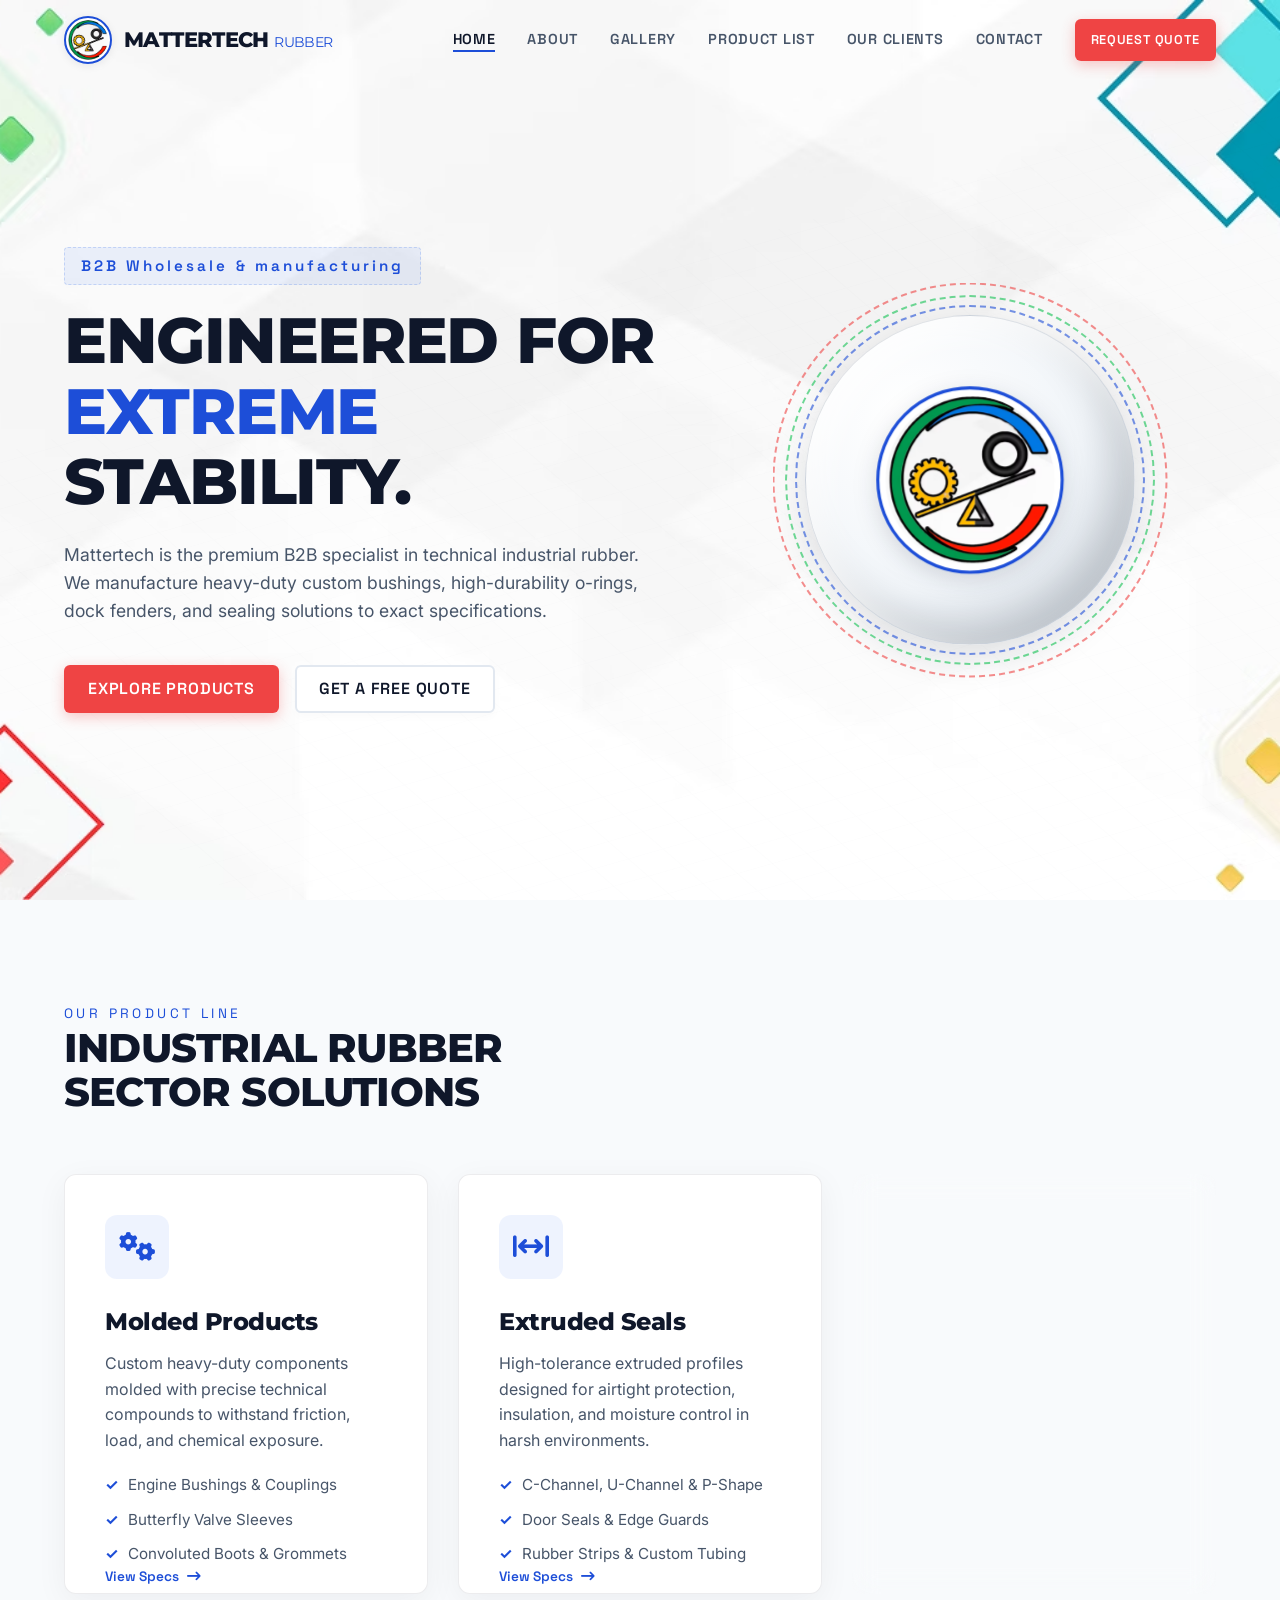
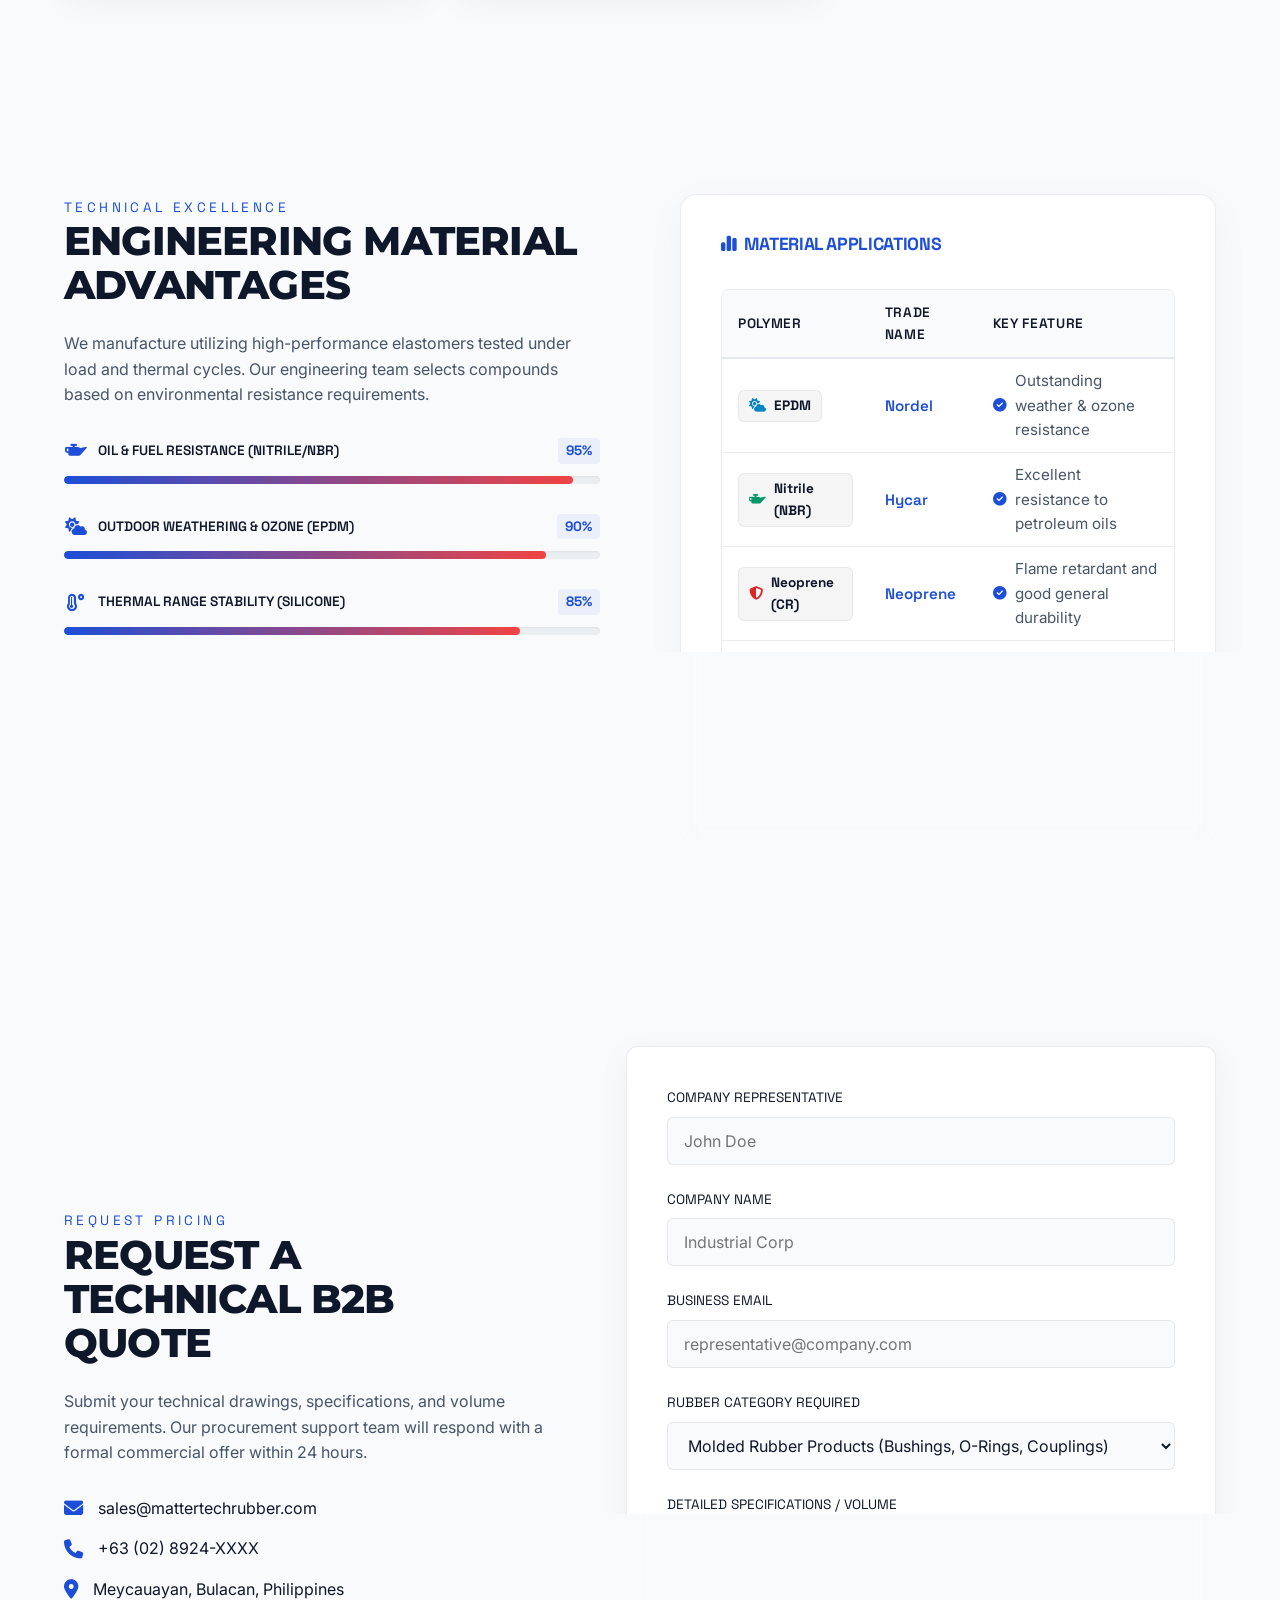
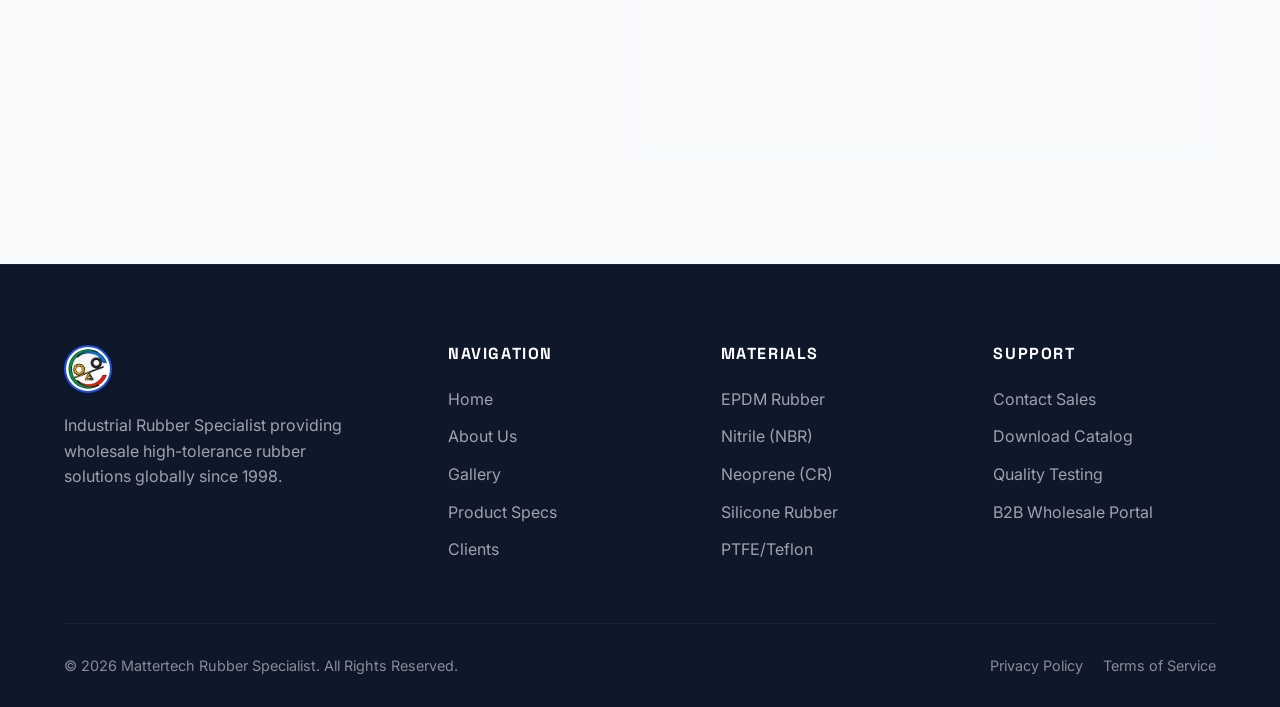
==== commit 5e0cdb82: "refactor: enhance material applications visualization with FontAwesome icons and styling updates whi" ====
--- a/index.html
+++ b/index.html
@@ -20,7 +20,7 @@
   <link rel="stylesheet" href="https://cdnjs.cloudflare.com/ajax/libs/font-awesome/6.4.0/css/all.min.css">
   
   <!-- Custom Core Stylesheet -->
-  <link rel="stylesheet" href="index.css">
+  <link rel="stylesheet" href="index.css?v=1.3">
 </head>
 <body>
 
@@ -174,8 +174,11 @@
           </p>
           <div class="cap-item">
             <div class="cap-item-header">
-              <span>OIL & FUEL RESISTANCE (NITRILE/NBR)</span>
-              <span>95%</span>
+              <span class="cap-title-wrapper">
+                <i class="fa-solid fa-oil-can cap-icon"></i>
+                <span>OIL & FUEL RESISTANCE (NITRILE/NBR)</span>
+              </span>
+              <span class="cap-percentage">95%</span>
             </div>
             <div class="cap-bar-bg">
               <div class="cap-bar-fill" style="width: 95%;"></div>
@@ -183,8 +186,11 @@
           </div>
           <div class="cap-item">
             <div class="cap-item-header">
-              <span>OUTDOOR WEATHERING & OZONE (EPDM)</span>
-              <span>90%</span>
+              <span class="cap-title-wrapper">
+                <i class="fa-solid fa-cloud-sun cap-icon"></i>
+                <span>OUTDOOR WEATHERING & OZONE (EPDM)</span>
+              </span>
+              <span class="cap-percentage">90%</span>
             </div>
             <div class="cap-bar-bg">
               <div class="cap-bar-fill" style="width: 90%;"></div>
@@ -192,8 +198,11 @@
           </div>
           <div class="cap-item">
             <div class="cap-item-header">
-              <span>THERMAL RANGE STABILITY (SILICONE)</span>
-              <span>85%</span>
+              <span class="cap-title-wrapper">
+                <i class="fa-solid fa-temperature-high cap-icon"></i>
+                <span>THERMAL RANGE STABILITY (SILICONE)</span>
+              </span>
+              <span class="cap-percentage">85%</span>
             </div>
             <div class="cap-bar-bg">
               <div class="cap-bar-fill" style="width: 85%;"></div>
@@ -202,7 +211,9 @@
         </div>
         
         <div class="cap-visual glass-panel">
-          <h3 style="font-family: var(--font-mono); font-size: 1.1rem; margin-bottom: 20px; color: var(--accent-blue); text-transform: uppercase;">Material Applications</h3>
+          <h3 style="font-family: var(--font-mono); font-size: 1.1rem; margin-bottom: 20px; color: var(--accent-blue); text-transform: uppercase; display: flex; align-items: center; gap: 8px;">
+            <i class="fa-solid fa-chart-simple"></i> Material Applications
+          </h3>
           <div class="specs-table-wrap">
             <table class="specs-table">
               <thead>
@@ -214,29 +225,79 @@
               </thead>
               <tbody>
                 <tr>
-                  <td>EPDM</td>
-                  <td>Nordel</td>
-                  <td>Outstanding weather & ozone resistance</td>
+                  <td data-label="Polymer">
+                    <span class="polymer-badge">
+                      <i class="fa-solid fa-cloud-sun" style="color: #0284c7;"></i>
+                      EPDM
+                    </span>
+                  </td>
+                  <td data-label="Trade Name"><span class="trade-name">Nordel</span></td>
+                  <td data-label="Key Feature">
+                    <span class="key-feature">
+                      <i class="fa-solid fa-circle-check"></i>
+                      Outstanding weather & ozone resistance
+                    </span>
+                  </td>
                 </tr>
                 <tr>
-                  <td>Nitrile (NBR)</td>
-                  <td>Hycar</td>
-                  <td>Excellent resistance to petroleum oils</td>
+                  <td data-label="Polymer">
+                    <span class="polymer-badge">
+                      <i class="fa-solid fa-oil-can" style="color: #059669;"></i>
+                      Nitrile (NBR)
+                    </span>
+                  </td>
+                  <td data-label="Trade Name"><span class="trade-name">Hycar</span></td>
+                  <td data-label="Key Feature">
+                    <span class="key-feature">
+                      <i class="fa-solid fa-circle-check"></i>
+                      Excellent resistance to petroleum oils
+                    </span>
+                  </td>
                 </tr>
                 <tr>
-                  <td>Neoprene (CR)</td>
-                  <td>Neoprene</td>
-                  <td>Flame retardant and good general durability</td>
+                  <td data-label="Polymer">
+                    <span class="polymer-badge">
+                      <i class="fa-solid fa-shield-halved" style="color: #dc2626;"></i>
+                      Neoprene (CR)
+                    </span>
+                  </td>
+                  <td data-label="Trade Name"><span class="trade-name">Neoprene</span></td>
+                  <td data-label="Key Feature">
+                    <span class="key-feature">
+                      <i class="fa-solid fa-circle-check"></i>
+                      Flame retardant and good general durability
+                    </span>
+                  </td>
                 </tr>
                 <tr>
-                  <td>Silicone</td>
-                  <td>Silastic</td>
-                  <td>Extreme low & high temperature stability</td>
+                  <td data-label="Polymer">
+                    <span class="polymer-badge">
+                      <i class="fa-solid fa-temperature-high" style="color: #ea580c;"></i>
+                      Silicone
+                    </span>
+                  </td>
+                  <td data-label="Trade Name"><span class="trade-name">Silastic</span></td>
+                  <td data-label="Key Feature">
+                    <span class="key-feature">
+                      <i class="fa-solid fa-circle-check"></i>
+                      Extreme low & high temperature stability
+                    </span>
+                  </td>
                 </tr>
                 <tr>
-                  <td>PTFE</td>
-                  <td>Teflon</td>
-                  <td>Near-total chemical inertness</td>
+                  <td data-label="Polymer">
+                    <span class="polymer-badge">
+                      <i class="fa-solid fa-flask" style="color: #7c3aed;"></i>
+                      PTFE
+                    </span>
+                  </td>
+                  <td data-label="Trade Name"><span class="trade-name">Teflon</span></td>
+                  <td data-label="Key Feature">
+                    <span class="key-feature">
+                      <i class="fa-solid fa-circle-check"></i>
+                      Near-total chemical inertness
+                    </span>
+                  </td>
                 </tr>
               </tbody>
             </table>
--- a/index.css
+++ b/index.css
@@ -657,7 +657,7 @@
   display: grid;
   grid-template-columns: 1fr 1fr;
   gap: 80px;
-  align-items: center;
+  align-items: stretch; /* Stretch columns to match heights */
 }
 
 .cap-visual {
@@ -666,10 +666,18 @@
   border-radius: 16px;
   border: 1px solid var(--glass-border);
   padding: 40px;
-  height: 480px;
+  min-height: 450px;
+  height: auto;
   display: flex;
   flex-direction: column;
-  justify-content: center;
+  justify-content: flex-start;
+  box-shadow: 0 10px 40px rgba(15, 23, 42, 0.04);
+  transition: var(--transition-smooth);
+}
+
+.cap-visual:hover {
+  border-color: rgba(29, 78, 216, 0.15);
+  box-shadow: 0 15px 45px rgba(15, 23, 42, 0.08);
 }
 
 .cap-item {
@@ -679,31 +687,77 @@
 .cap-item-header {
   display: flex;
   justify-content: space-between;
-  margin-bottom: 8px;
+  align-items: center;
+  margin-bottom: 12px;
   font-family: var(--font-mono);
   font-weight: 600;
 }
 
+.cap-title-wrapper {
+  display: flex;
+  align-items: center;
+  gap: 10px;
+  font-size: 0.85rem;
+  color: var(--text-dark);
+}
+
+.cap-icon {
+  color: var(--accent-blue);
+  font-size: 1.1rem;
+  width: 24px;
+  text-align: center;
+  transition: var(--transition-fast);
+}
+
+.cap-item:hover .cap-icon {
+  transform: scale(1.15);
+  color: var(--accent-red);
+}
+
+.cap-percentage {
+  font-family: var(--font-mono);
+  font-weight: 700;
+  color: var(--accent-blue);
+  background: rgba(29, 78, 216, 0.06);
+  padding: 2px 8px;
+  border-radius: 4px;
+  font-size: 0.85rem;
+  transition: var(--transition-fast);
+}
+
+.cap-item:hover .cap-percentage {
+  background: rgba(239, 68, 68, 0.08);
+  color: var(--accent-red);
+}
+
 .cap-bar-bg {
   width: 100%;
-  height: 6px;
-  background: var(--bg-tertiary);
-  border-radius: 3px;
+  height: 8px;
+  background: rgba(15, 23, 42, 0.05);
+  border-radius: 4px;
+  box-shadow: inset 0 1px 2px rgba(0, 0, 0, 0.05);
+  overflow: hidden;
 }
 
 .cap-bar-fill {
   height: 100%;
   background: linear-gradient(90deg, var(--accent-blue) 0%, var(--accent-red) 100%);
-  border-radius: 3px;
+  border-radius: 4px;
+  transition: var(--transition-smooth);
+}
+
+.cap-item:hover .cap-bar-fill {
+  filter: brightness(1.1);
+  box-shadow: 0 0 8px rgba(37, 99, 235, 0.3);
 }
 
 /* Material Table Specs */
 .specs-table-wrap {
   width: 100%;
-  overflow-x: auto;
-  margin-top: 40px;
+  margin-top: 15px;
   border-radius: 8px;
   border: 1px solid var(--glass-border);
+  overflow-y: hidden; /* Prevent vertical scrolling on desktop */
 }
 
 .specs-table {
@@ -718,19 +772,63 @@
   color: var(--text-dark);
   font-family: var(--font-mono);
   font-weight: 600;
-  padding: 16px 24px;
+  padding: 12px 16px;
   border-bottom: 2px solid var(--bg-tertiary);
+  font-size: 0.85rem;
+  letter-spacing: 0.05em;
+  text-transform: uppercase;
 }
 
 .specs-table td {
-  padding: 16px 24px;
+  padding: 10px 16px;
   border-bottom: 1px solid var(--glass-border);
   color: var(--text-muted);
+  vertical-align: middle;
+}
+
+.specs-table tr:last-child td {
+  border-bottom: none;
+}
+
+.specs-table tr {
+  transition: var(--transition-fast);
 }
 
 .specs-table tr:hover td {
-  background: rgba(0, 0, 0, 0.01);
-  color: var(--text-dark);
+  background: rgba(29, 78, 216, 0.02);
+  color: var(--text-dark);
+}
+
+/* Custom badges & styles inside table */
+.polymer-badge {
+  display: inline-flex;
+  align-items: center;
+  gap: 8px;
+  font-family: var(--font-mono);
+  font-weight: 700;
+  color: var(--text-dark);
+  background: rgba(15, 23, 42, 0.04);
+  padding: 4px 10px;
+  border-radius: 6px;
+  border: 1px solid rgba(15, 23, 42, 0.06);
+  font-size: 0.85rem;
+}
+
+.trade-name {
+  font-family: var(--font-mono);
+  font-weight: 600;
+  color: var(--accent-blue);
+}
+
+.key-feature {
+  display: inline-flex;
+  align-items: center;
+  gap: 8px;
+}
+
+.key-feature i {
+  color: var(--accent-blue);
+  font-size: 0.85rem;
 }
 
 /* Quote Lead Form */
@@ -945,6 +1043,75 @@
   .btn {
     width: 100%;
   }
+
+  /* Responsive Table-to-Cards Transformation */
+  .specs-table-wrap {
+    border: none;
+    margin-top: 20px;
+    overflow-x: visible;
+  }
+
+  .specs-table, 
+  .specs-table thead, 
+  .specs-table tbody, 
+  .specs-table th, 
+  .specs-table td, 
+  .specs-table tr {
+    display: block;
+  }
+
+  .specs-table thead {
+    display: none; /* Hide standard headers */
+  }
+
+  .specs-table tr {
+    background: var(--bg-secondary);
+    border: 1px solid var(--glass-border);
+    border-radius: 12px;
+    padding: 16px;
+    margin-bottom: 16px;
+    box-shadow: 0 4px 12px rgba(15, 23, 42, 0.02);
+    transition: var(--transition-smooth);
+  }
+
+  .specs-table tr:hover {
+    border-color: rgba(37, 99, 235, 0.2);
+    transform: translateY(-2px);
+    box-shadow: 0 8px 24px rgba(15, 23, 42, 0.05);
+  }
+
+  .specs-table td {
+    padding: 10px 0;
+    border-bottom: 1px dashed rgba(15, 23, 42, 0.05);
+    display: flex;
+    justify-content: space-between;
+    align-items: center;
+    font-size: 0.9rem;
+    text-align: right;
+  }
+
+  .specs-table td:last-child {
+    border-bottom: none;
+    flex-direction: column;
+    align-items: flex-start;
+    text-align: left;
+    padding-top: 12px;
+  }
+
+  .specs-table td::before {
+    content: attr(data-label);
+    font-family: var(--font-mono);
+    font-weight: 700;
+    font-size: 0.75rem;
+    color: var(--text-muted);
+    text-transform: uppercase;
+    letter-spacing: 0.05em;
+    text-align: left;
+  }
+
+  .specs-table td:last-child::before {
+    margin-bottom: 6px;
+  }
 }
 
 /* Mobile 3D Fallback: lightweight optimized static/minimal animations */
